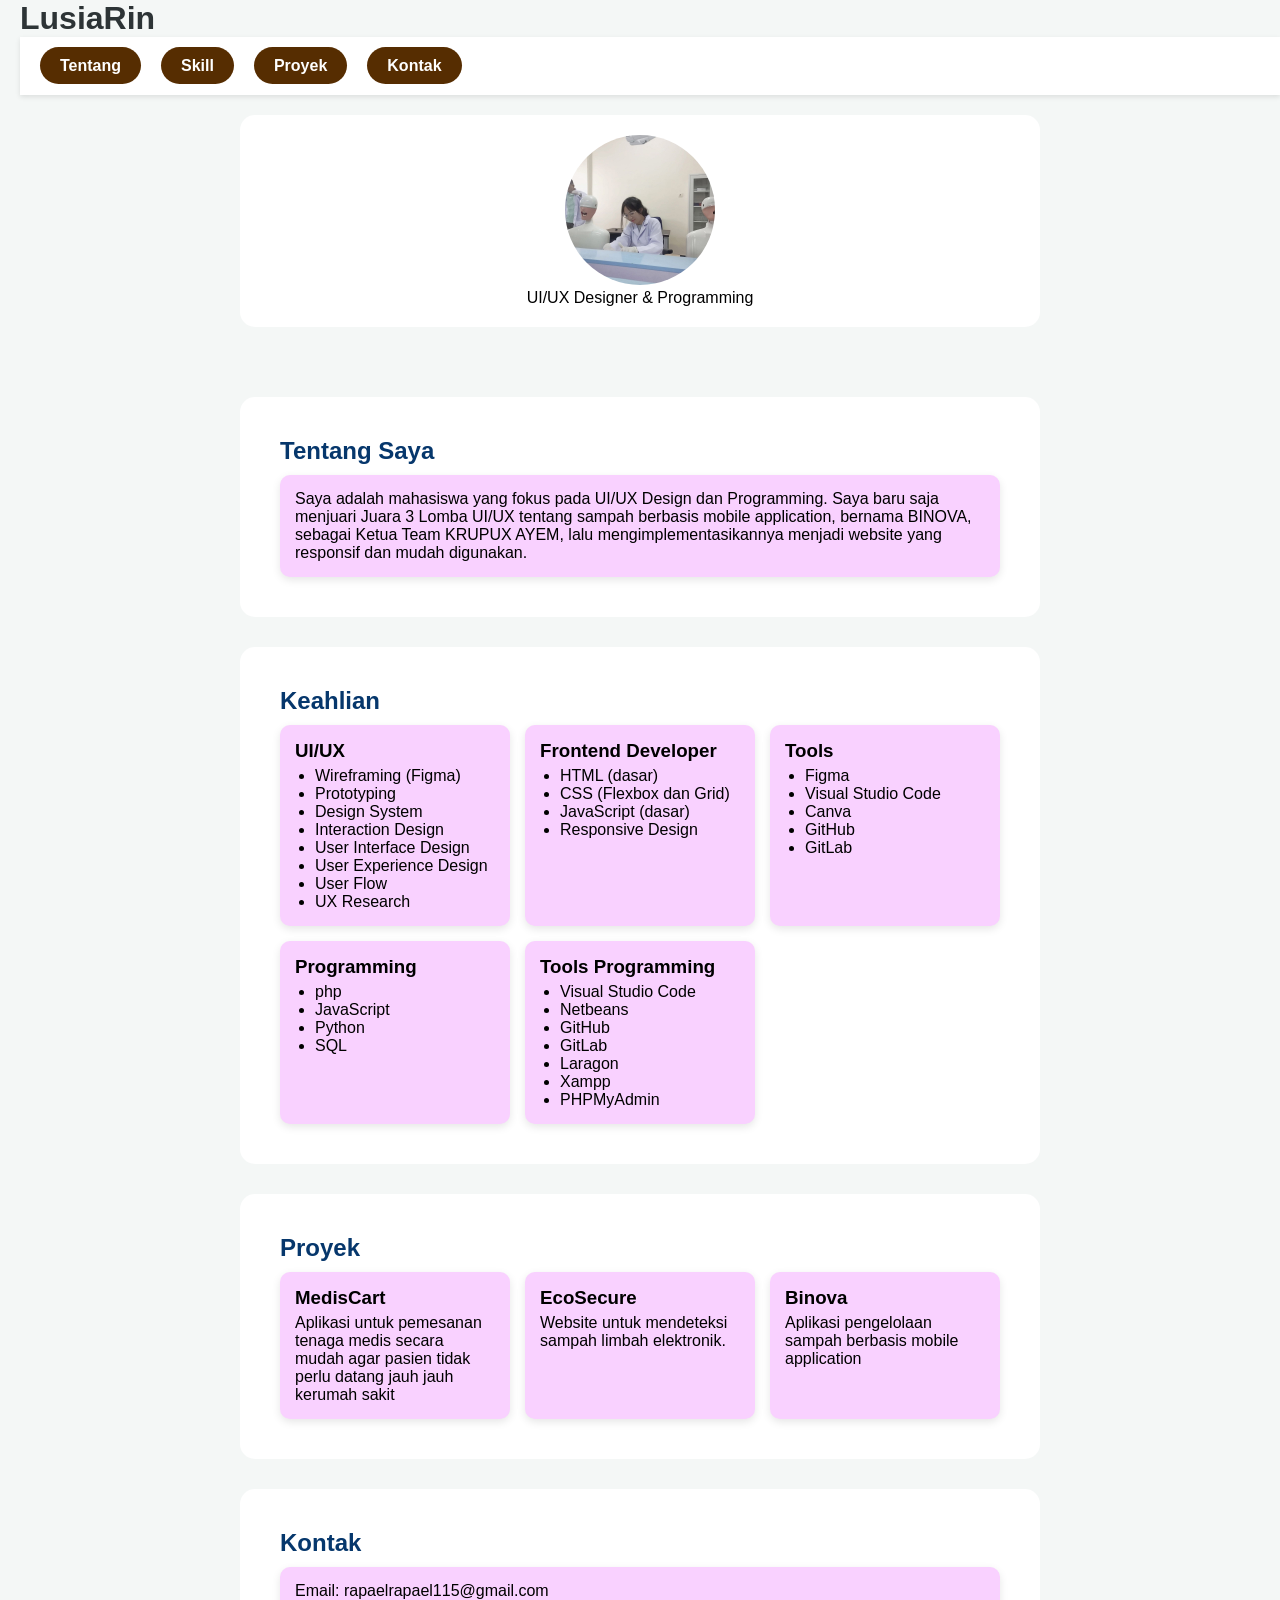
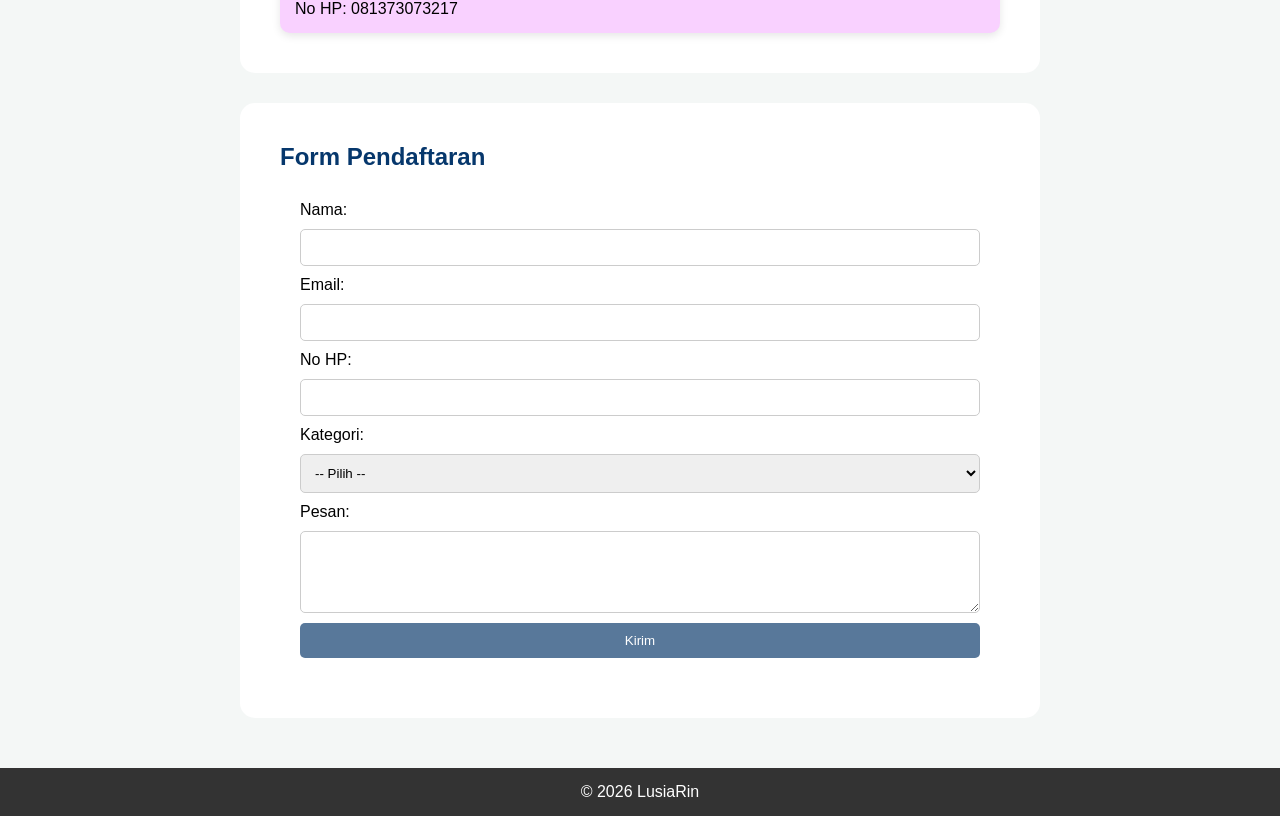
==== index.html @ 2aa988d9 "Khatarina Lusia Ose _ 24102033" ====
<!DOCTYPE html>
<html lang="en">

<head>
    <meta charset="UTF-8">
    <meta name="viewport" content="width=device-width, initial-scale=1.0">
    <title>Khatarina Tutor</title>
    <link rel="stylesheet" href="style.css">
</head>

<body>
    <!-- HEADER / NAVBAR -->
    <header class="navbar">
        <div class="nav-container">

            <!-- KIRI -->
            <h1 class="logo">LusiaRin</h1>

            <!-- KANAN -->
            <nav>
                <ul class="nav-menu">
                    <li><a href="#tentang">Tentang</a></li>
                    <li><a href="#skill">Skill</a></li>
                    <li><a href="#proyek">Proyek</a></li>
                    <li><a href="#kontak">Kontak</a></li>
                </ul>
            </nav>

        </div>
    </header>

    <!-- HERO (biar foto tetap ada) -->
    <section class="hero">
        <img src="img/foto aku.jpeg" alt="Foto Aku" width="300" height="400">
        <p>UI/UX Designer & Programming</p>
    </section>

    <!-- MAIN -->
    <main>

        <!-- Tentang -->
        <section id="tentang">
            <h2>Tentang Saya</h2>
            <article>
                <p>
                    Saya adalah mahasiswa yang fokus pada UI/UX Design dan Programming. Saya baru saja menjuari Juara 3 Lomba UI/UX tentang sampah berbasis mobile application, bernama BINOVA, sebagai Ketua Team KRUPUX AYEM, lalu mengimplementasikannya menjadi website yang
                    responsif dan mudah digunakan.
                </p>
            </article>
        </section>

        <!-- Skill -->
        <section id="skill">
            <h2>Keahlian</h2>

            <div class="skill-container">
                <article>
                    <h3>UI/UX</h3>
                    <ul>
                        <li>Wireframing (Figma)</li>
                        <li>Prototyping</li>
                        <li>Design System</li>
                        <li>Interaction Design</li>
                        <li>User Interface Design</li>
                        <li>User Experience Design</li>
                        <li>User Flow</li>
                        <li>UX Research</li>
                    </ul>
                </article>

                <article>
                    <h3>Frontend Developer</h3>
                    <ul>
                        <li>HTML (dasar)</li>
                        <li>CSS (Flexbox dan Grid)</li>
                        <li>JavaScript (dasar)</li>
                        <li>Responsive Design</li>
                    </ul>
                </article>

                <article>
                    <h3>Tools</h3>
                    <ul>
                        <li>Figma</li>
                        <li>Visual Studio Code</li>
                        <li>Canva</li>
                        <li>GitHub</li>
                        <li>GitLab</li>
                    </ul>
                </article>

                <article>
                    <h3>Programming</h3>
                    <ul>
                        <li>php</li>
                        <li>JavaScript</li>
                        <li>Python</li>
                        <li>SQL</li>
                    </ul>
                </article>

                <article>
                    <h3>Tools Programming</h3>
                    <ul>
                        <li>Visual Studio Code</li>
                        <li>Netbeans</li>
                        <li>GitHub</li>
                        <li>GitLab</li>
                        <li>Laragon</li>
                        <li>Xampp</li>
                        <li>PHPMyAdmin</li>
                    </ul>
                </article>
            </div>
        </section>

        <!-- Project -->
        <section id="proyek">
            <h2>Proyek</h2>


            <div class="project-container">
                <article>
                    <h3>MedisCart</h3>
                    <p>Aplikasi untuk pemesanan tenaga medis secara mudah agar pasien tidak perlu datang jauh jauh kerumah sakit</p>
                </article>

                <article>
                    <h3>EcoSecure</h3>
                    <p>Website untuk mendeteksi sampah limbah elektronik.</p>
                </article>

                <article>
                    <h3>Binova</h3>
                    <p>Aplikasi pengelolaan sampah berbasis mobile application</p>
                </article>
            </div>
        </section>

        <!-- Kontak -->
        <section id="kontak">
            <h2>Kontak</h2>
            <article>
                <p>Email: rapaelrapael115@gmail.com</p>
                <p>No HP: 081373073217</p>
            </article>
        </section>

        <!-- Form -->
        <section id="form">
            <h2>Form Pendaftaran</h2>

            <form>
                <label>Nama:</label>
                <input type="text" required>

                <label>Email:</label>
                <input type="email" required>

                <label>No HP:</label>
                <input type="tel" required>

                <label>Kategori:</label>
                <select required>
                    <option>-- Pilih --</option>
                    <option>Web Development</option>
                    <option>Desain</option>
                    <option>Konsultasi</option>
                </select>

                <label>Pesan:</label>
                <textarea rows="4"></textarea>

                <button type="submit">Kirim</button>
            </form>
        </section>

    </main>

    <!-- Footer -->
    <footer>
        <p>&copy; 2026 LusiaRin</p>
    </footer>

</body>

</html>
---- style.css ----
* {
    margin: 0;
    padding: 0;
    box-sizing: border-box;
}

body {
    font-family: 'Segoe UI', sans-serif;
    background-color: #f4f7f6;
    margin: 0;
    padding: 0;
}

.nav-menu {
    list-style: none;
    display: flex;
    gap: 15px;
    padding: 20px;
    background: white;
    box-shadow: 0 2px 5px rgba(0, 0, 0, 0.1);
}

.nav-menu li a {
    text-decoration: none;
    background: #562d01;
    color: white;
    padding: 10px 20px;
    border-radius: 25px;
    font-weight: bold;
    transition: 0.3s;
}

.nav-menu li a:hover {
    background: #74b9ff;
    transform: scale(1.1);
}

section {
    padding: 40px;
    max-width: 800px;
    margin: auto;
    background: white;
    margin-top: 20px;
    border-radius: 15px;
}

h1.logo {
    padding-left: 20px;
    color: #2d3436;
}

.nav-menu {
    display: flex;
    list-style: none;
    gap: 20px;
}

.nav-menu a {
    color: rgb(123, 0, 84);
    text-decoration: none;
    font-weight: bold;
}

.nav-menu a:hover {
    text-decoration: underline;
}

.hero {
    text-align: center;
    padding: 20px;
}

.hero img {
    width: 150px;
    height: 150px;
    border-radius: 50%;
    object-fit: cover;
}

main {
    max-width: 1000px;
    margin: auto;
    padding: 20px;
}

section {
    margin-bottom: 30px;
}

article {
    background: rgb(249, 209, 255);
    padding: 15px;
    border-radius: 10px;
    box-shadow: 0 3px 8px rgba(0, 0, 0, 0.1);
}

h2 {
    color: #06376c;
    margin-bottom: 10px;
}

h3 {
    margin-bottom: 5px;
}

ul {
    margin-left: 20px;
}

.skill-container,
.project-container {
    display: grid;
    grid-template-columns: repeat(3, 1fr);
    gap: 15px;
}

form {
    background: white;
    padding: 20px;
    border-radius: 10px;
    display: flex;
    flex-direction: column;
    gap: 10px;
}

input,
select,
textarea {
    padding: 10px;
    border-radius: 5px;
    border: 1px solid #ccc;
}

button {
    background: #58789a;
    color: white;
    padding: 10px;
    border: none;
    border-radius: 5px;
}

button:hover {
    background: #274769;
    cursor: pointer;
}

footer {
    text-align: center;
    padding: 15px;
    background: #333;
    color: white;
}

@media (max-width: 768px) {
    .nav-container {
        flex-direction: column;
        gap: 10px;
    }
    .nav-menu {
        flex-direction: column;
    }
    .skill-container,
    .project-container {
        grid-template-columns: 1fr 1fr;
    }
}

@media (max-width: 480px) {
    .skill-container,
    .project-container {
        grid-template-columns: 1fr;
    }
    body {
        font-size: 14px;
    }
}
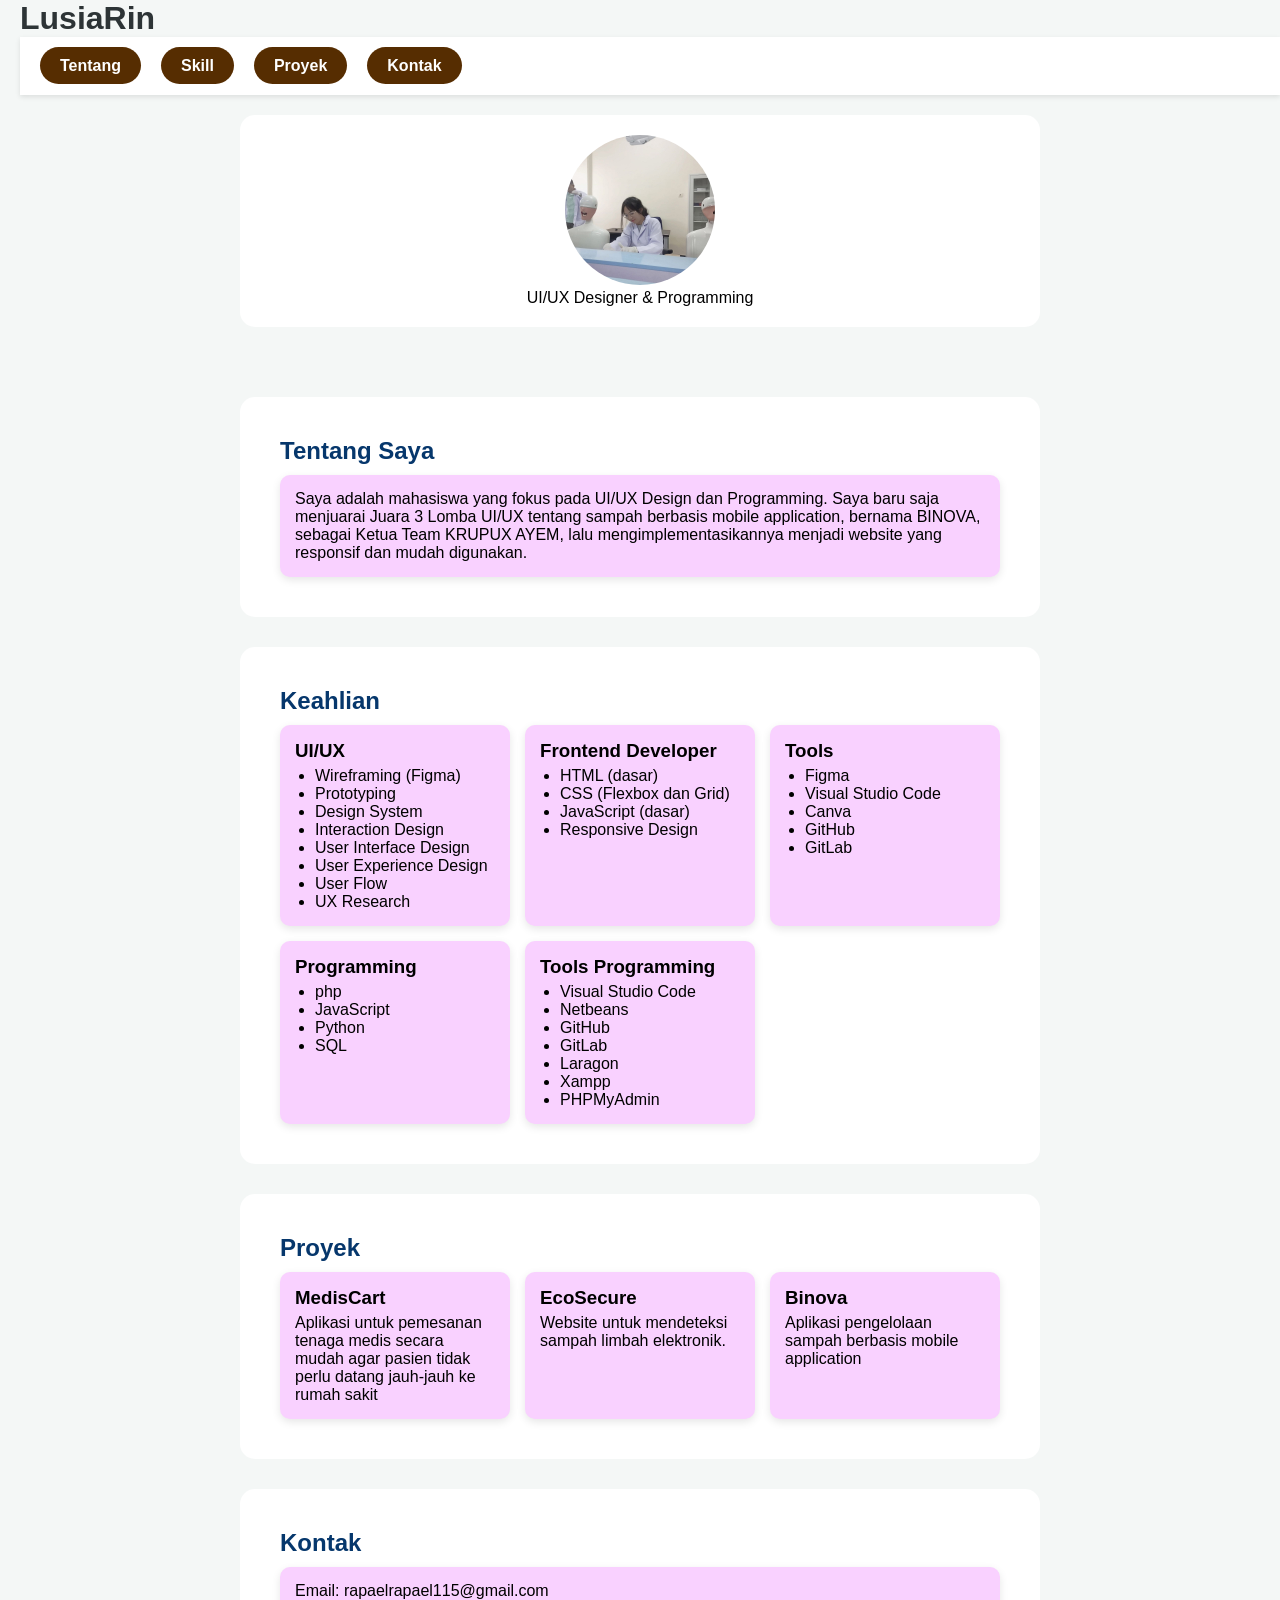
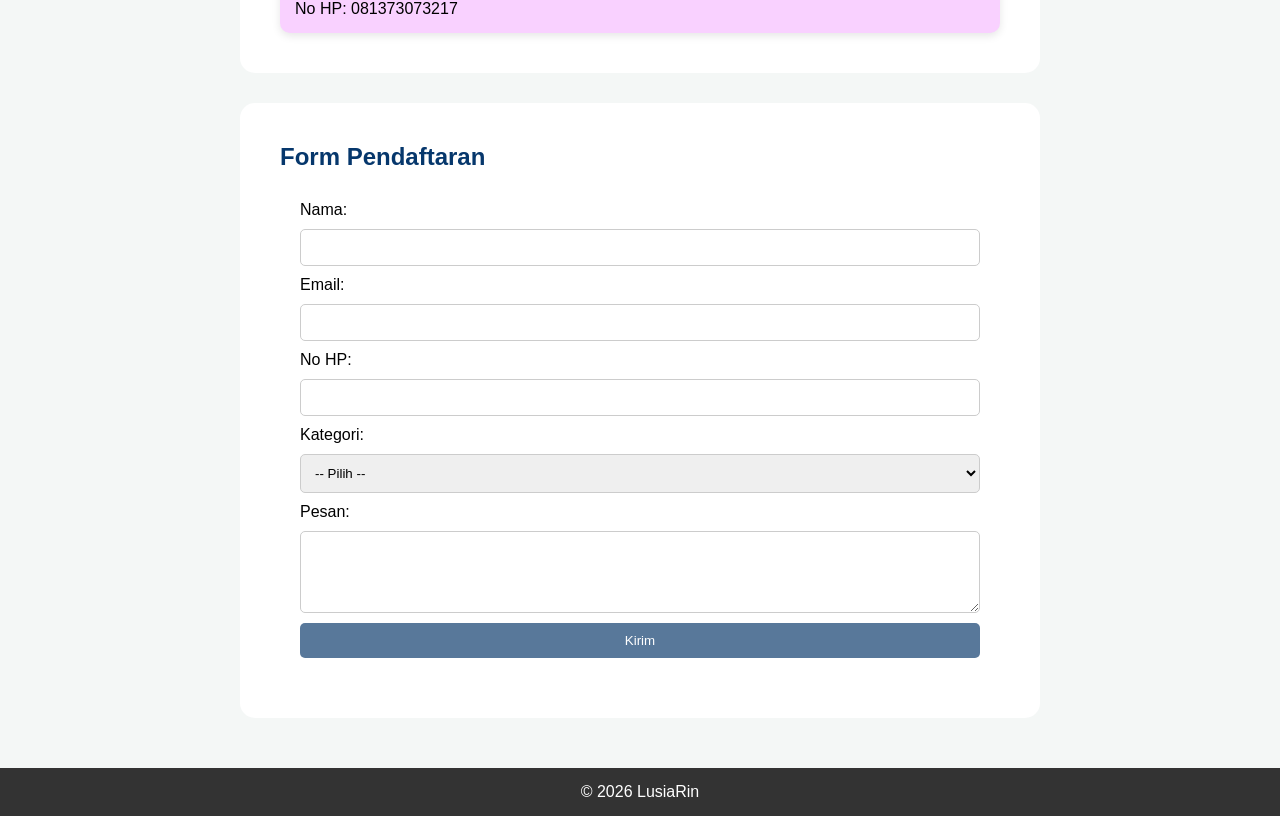
==== commit 2a7176b1: "Update praktikum3 and add PRAKTIKUM-4 folder" ====
--- a/index.html
+++ b/index.html
@@ -43,7 +43,7 @@
             <h2>Tentang Saya</h2>
             <article>
                 <p>
-                    Saya adalah mahasiswa yang fokus pada UI/UX Design dan Programming. Saya baru saja menjuari Juara 3 Lomba UI/UX tentang sampah berbasis mobile application, bernama BINOVA, sebagai Ketua Team KRUPUX AYEM, lalu mengimplementasikannya menjadi website yang
+                    Saya adalah mahasiswa yang fokus pada UI/UX Design dan Programming. Saya baru saja menjuarai Juara 3 Lomba UI/UX tentang sampah berbasis mobile application, bernama BINOVA, sebagai Ketua Team KRUPUX AYEM, lalu mengimplementasikannya menjadi website yang
                     responsif dan mudah digunakan.
                 </p>
             </article>
@@ -122,7 +122,7 @@
             <div class="project-container">
                 <article>
                     <h3>MedisCart</h3>
-                    <p>Aplikasi untuk pemesanan tenaga medis secara mudah agar pasien tidak perlu datang jauh jauh kerumah sakit</p>
+                    <p>Aplikasi untuk pemesanan tenaga medis secara mudah agar pasien tidak perlu datang jauh-jauh ke rumah sakit</p>
                 </article>
 
                 <article>
@@ -150,26 +150,26 @@
         <section id="form">
             <h2>Form Pendaftaran</h2>
 
-            <form>
-                <label>Nama:</label>
-                <input type="text" required>
+            <form action="#" method="POST">
+                <label for="nama">Nama:</label>
+                <input type="text" id="nama" name="nama" required>
 
-                <label>Email:</label>
-                <input type="email" required>
+                <label for="email">Email:</label>
+                <input type="email" id="email" name="email" required>
 
-                <label>No HP:</label>
-                <input type="tel" required>
+                <label for="nohp">No HP:</label>
+                <input type="tel" id="nohp" name="nohp" required>
 
-                <label>Kategori:</label>
-                <select required>
-                    <option>-- Pilih --</option>
-                    <option>Web Development</option>
-                    <option>Desain</option>
-                    <option>Konsultasi</option>
+                <label for="kategori">Kategori:</label>
+                <select id="kategori" name="kategori" required>
+                    <option value="">-- Pilih --</option>
+                    <option value="Web Development">Web Development</option>
+                    <option value="Desain">Desain</option>
+                    <option value="Konsultasi">Konsultasi</option>
                 </select>
 
-                <label>Pesan:</label>
-                <textarea rows="4"></textarea>
+                <label for="pesan">Pesan:</label>
+                <textarea id="pesan" name="pesan" rows="4" required></textarea>
 
                 <button type="submit">Kirim</button>
             </form>
